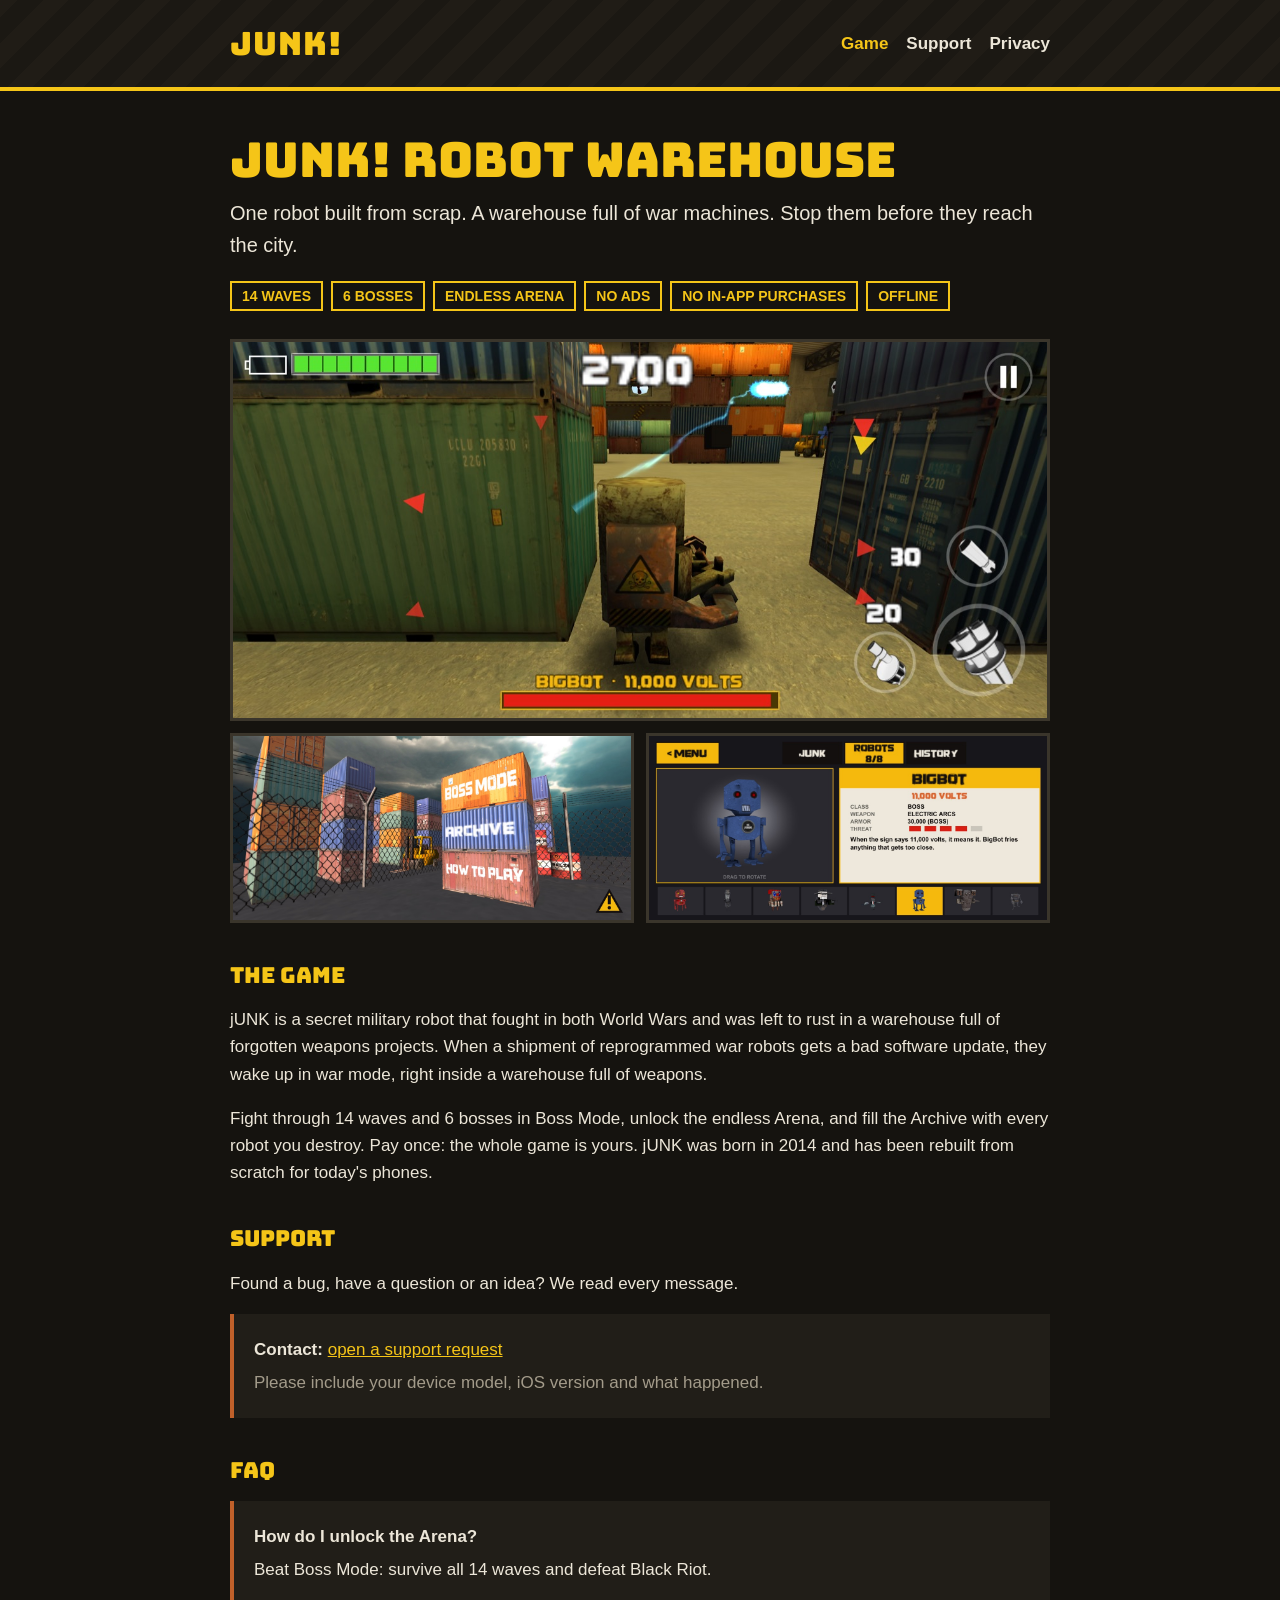
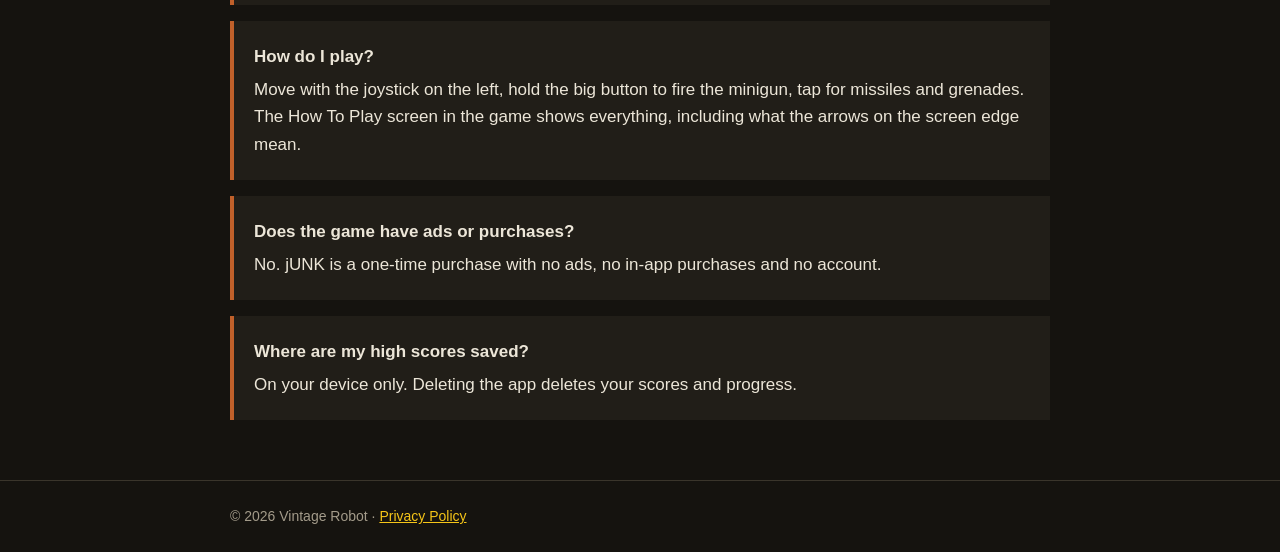
==== index.html @ 8088624f "Página de jUNK!: soporte y política de privacidad Co-Authored-By: Claude Opus 5.5 (1M context) <nore" ====
<!doctype html>
<html lang="en">
<head>
<meta charset="utf-8">
<meta name="viewport" content="width=device-width, initial-scale=1">
<title>jUNK! Robot Warehouse</title>
<meta name="description" content="jUNK! Robot Warehouse: a fast arcade shooter for iPhone and iPad. 14 waves, 6 bosses, no ads, no in-app purchases.">
<link rel="preconnect" href="https://fonts.googleapis.com">
<link rel="preconnect" href="https://fonts.gstatic.com" crossorigin>
<link href="https://fonts.googleapis.com/css2?family=Bungee&display=swap" rel="stylesheet">
<link rel="stylesheet" href="style.css">
</head>
<body>
<header><div class="wrap">
  <a class="logo" href="./">jUNK!</a>
  <nav><a href="./" aria-current="page">Game</a><a href="#support">Support</a><a href="privacy.html">Privacy</a></nav>
</div></header>

<main class="wrap">
  <h1>jUNK! Robot Warehouse</h1>
  <p class="lead">One robot built from scrap. A warehouse full of war machines. Stop them before they reach the city.</p>
  <ul class="tags"><li>14 waves</li><li>6 bosses</li><li>Endless Arena</li><li>No ads</li><li>No in-app purchases</li><li>Offline</li></ul>

  <img class="shot" src="img/boss-fight.jpg" alt="jUNK fighting BigBot, the 11,000-volt boss, in the warehouse" width="1280" height="591">
  <div class="grid">
    <img class="shot" src="img/menu.jpg" alt="Main menu with the shipping containers" width="1280" height="591" loading="lazy">
    <img class="shot" src="img/archive-robots.jpg" alt="Robot file in the Archive" width="1280" height="591" loading="lazy">
  </div>

  <h2>The game</h2>
  <p>jUNK is a secret military robot that fought in both World Wars and was left to rust in a warehouse full of forgotten weapons projects. When a shipment of reprogrammed war robots gets a bad software update, they wake up in war mode, right inside a warehouse full of weapons.</p>
  <p>Fight through 14 waves and 6 bosses in Boss Mode, unlock the endless Arena, and fill the Archive with every robot you destroy. Pay once: the whole game is yours. jUNK was born in 2014 and has been rebuilt from scratch for today's phones.</p>

  <h2 id="support">Support</h2>
  <p>Found a bug, have a question or an idea? We read every message.</p>
  <div class="card">
    <p><strong>Contact:</strong> <a href="https://github.com/vcardona/junk-site/issues/new">open a support request</a></p>
    <p class="muted">Please include your device model, iOS version and what happened.</p>
  </div>

  <h2>FAQ</h2>
  <div class="card">
    <p><strong>How do I unlock the Arena?</strong></p>
    <p>Beat Boss Mode: survive all 14 waves and defeat Black Riot.</p>
  </div>
  <div class="card">
    <p><strong>How do I play?</strong></p>
    <p>Move with the joystick on the left, hold the big button to fire the minigun, tap for missiles and grenades. The How To Play screen in the game shows everything, including what the arrows on the screen edge mean.</p>
  </div>
  <div class="card">
    <p><strong>Does the game have ads or purchases?</strong></p>
    <p>No. jUNK is a one-time purchase with no ads, no in-app purchases and no account.</p>
  </div>
  <div class="card">
    <p><strong>Where are my high scores saved?</strong></p>
    <p>On your device only. Deleting the app deletes your scores and progress.</p>
  </div>
</main>

<footer><div class="wrap">© 2026 Vintage Robot · <a href="privacy.html">Privacy Policy</a></div></footer>
</body>
</html>
---- style.css ----
:root {
  --bg: #15130f;
  --panel: #211e18;
  --ink: #ece6d8;
  --muted: #a39b8a;
  --yellow: #f5c518;
  --rust: #c0602a;
  --line: #3a352b;
}
* { box-sizing: border-box; }
html { color-scheme: dark; }
body {
  margin: 0;
  background: var(--bg);
  color: var(--ink);
  font: 17px/1.6 -apple-system, BlinkMacSystemFont, "Segoe UI", Roboto, Helvetica, Arial, sans-serif;
}
.wrap { max-width: 860px; margin: 0 auto; padding: 0 20px; }
header { border-bottom: 4px solid var(--yellow); background: repeating-linear-gradient(-45deg, #1b1813 0 18px, #201c16 18px 36px); }
header .wrap { display: flex; align-items: center; justify-content: space-between; gap: 16px; padding-block: 18px; flex-wrap: wrap; }
.logo { font-family: "Bungee", Impact, "Arial Black", sans-serif; font-size: 32px; color: var(--yellow); text-decoration: none; letter-spacing: 1px; }
nav a { color: var(--ink); text-decoration: none; margin-left: 18px; font-weight: 600; }
nav a:first-child { margin-left: 0; }
nav a:hover, nav a[aria-current] { color: var(--yellow); }
h1, h2 { font-family: "Bungee", Impact, "Arial Black", sans-serif; font-weight: 400; line-height: 1.2; }
h1 { font-size: clamp(30px, 6vw, 48px); margin: 40px 0 8px; color: var(--yellow); }
h2 { font-size: 22px; margin: 40px 0 10px; color: var(--yellow); }
.lead { font-size: 20px; color: var(--ink); margin-top: 0; }
.tags { display: flex; flex-wrap: wrap; gap: 8px; margin: 18px 0 28px; padding: 0; list-style: none; }
.tags li { border: 2px solid var(--yellow); color: var(--yellow); padding: 2px 10px; font-weight: 700; font-size: 14px; text-transform: uppercase; }
.shot { display: block; width: 100%; height: auto; border: 3px solid var(--line); }
.grid { display: grid; grid-template-columns: 1fr 1fr; gap: 12px; margin-top: 12px; }
@media (max-width: 600px) { .grid { grid-template-columns: 1fr; } }
.card { background: var(--panel); border-left: 4px solid var(--rust); padding: 16px 20px; margin: 16px 0; }
.card p { margin: 6px 0; }
a { color: var(--yellow); }
.muted { color: var(--muted); }
footer { border-top: 1px solid var(--line); margin-top: 60px; padding-block: 24px; color: var(--muted); font-size: 14px; }
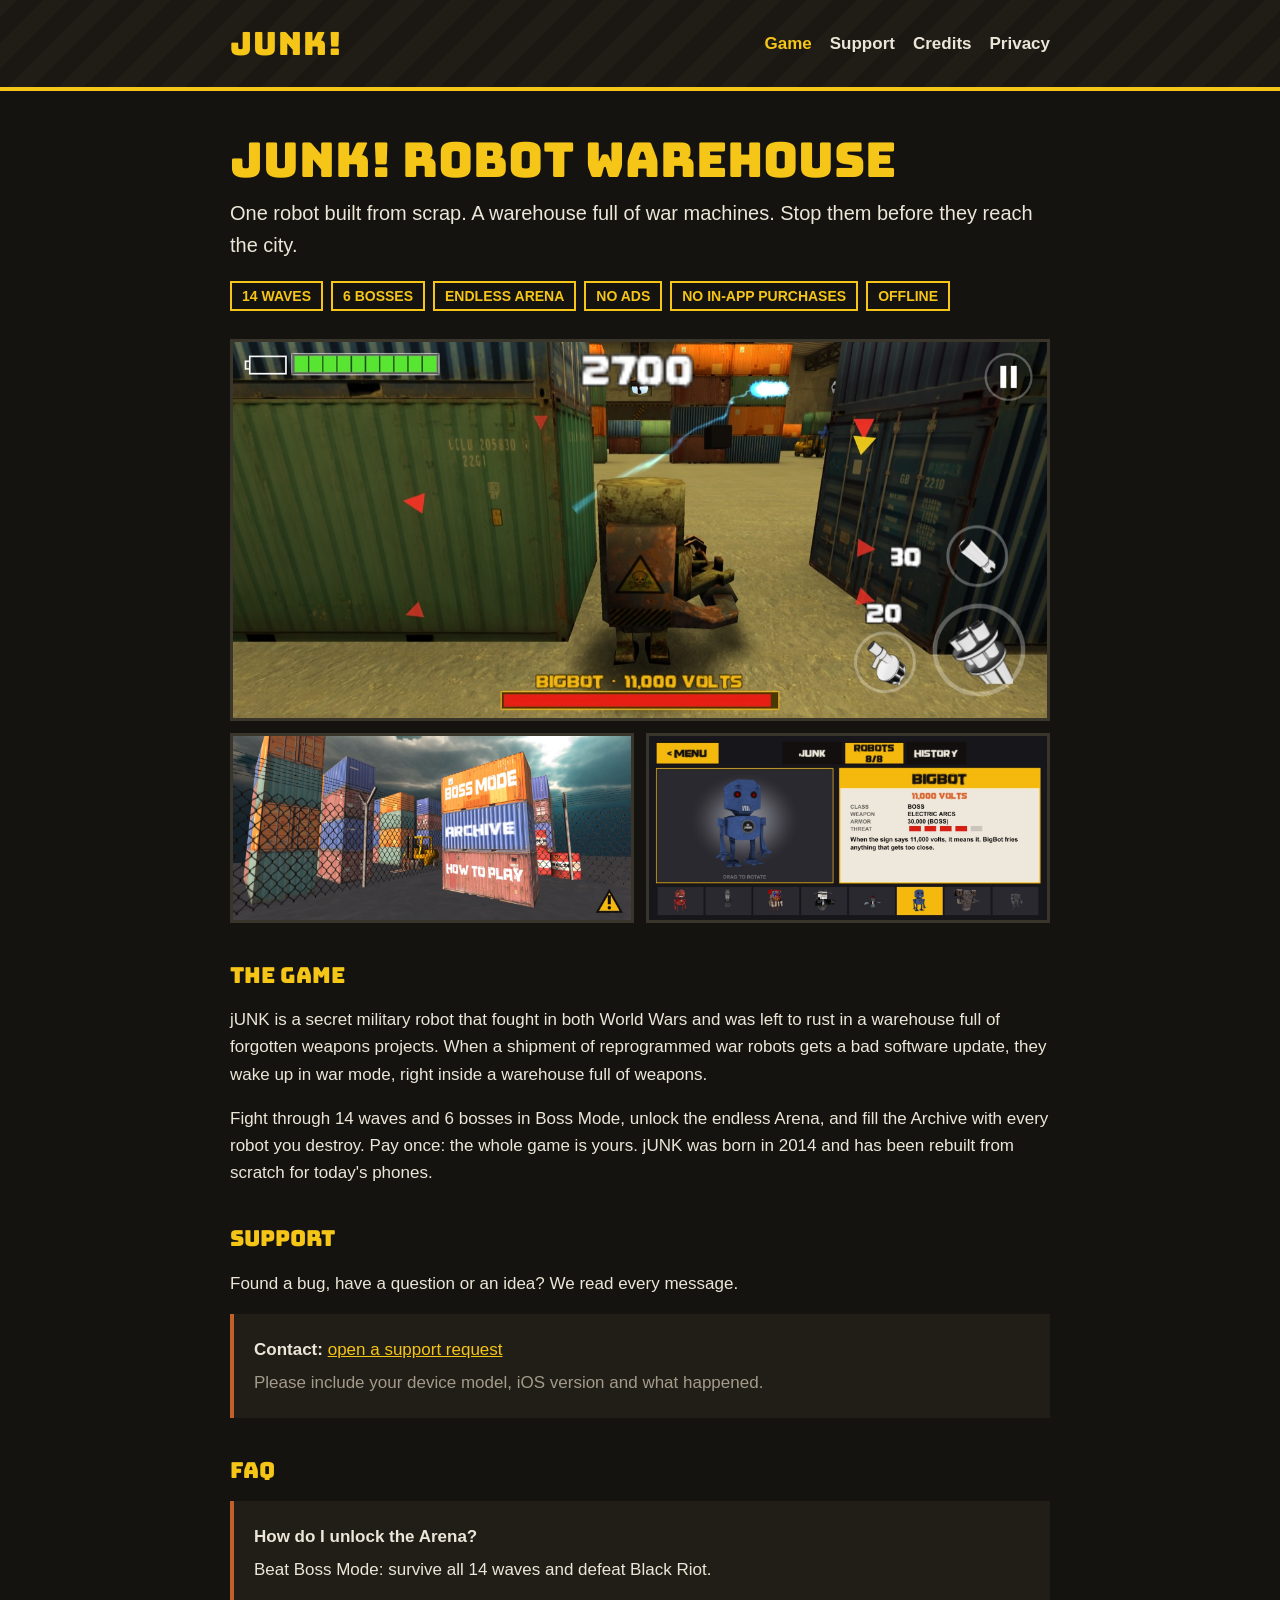
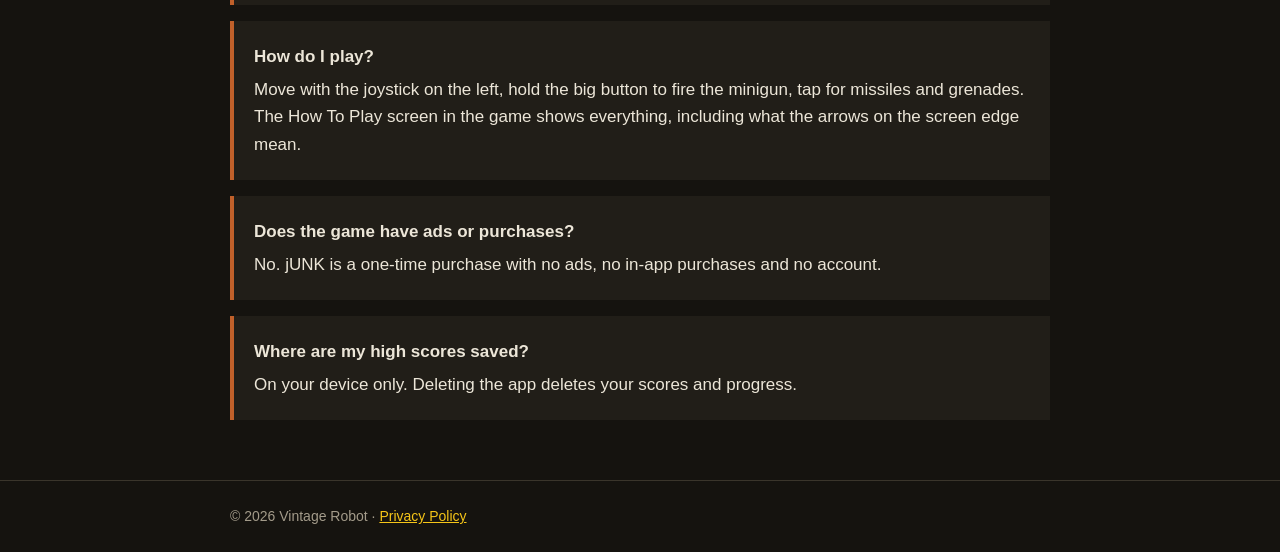
==== commit f06a938c: "Página de créditos y licencias de terceros Co-Authored-By: Claude Opus 5.5 (1M context) <noreply@ant" ====
--- a/index.html
+++ b/index.html
@@ -13,7 +13,7 @@
 <body>
 <header><div class="wrap">
   <a class="logo" href="./">jUNK!</a>
-  <nav><a href="./" aria-current="page">Game</a><a href="#support">Support</a><a href="privacy.html">Privacy</a></nav>
+  <nav><a href="./" aria-current="page">Game</a><a href="#support">Support</a><a href="credits.html">Credits</a><a href="privacy.html">Privacy</a></nav>
 </div></header>
 
 <main class="wrap">
--- a/style.css
+++ b/style.css
@@ -36,3 +36,7 @@
 a { color: var(--yellow); }
 .muted { color: var(--muted); }
 footer { border-top: 1px solid var(--line); margin-top: 60px; padding-block: 24px; color: var(--muted); font-size: 14px; }
+h3 { font-size: 17px; margin: 28px 0 8px; color: var(--ink); }
+.credits { padding-left: 20px; }
+.credits li { margin: 10px 0; }
+pre { white-space: pre-wrap; overflow-wrap: anywhere; background: var(--panel); border: 1px solid var(--line); padding: 14px 16px; font-size: 13px; line-height: 1.5; color: var(--muted); }
